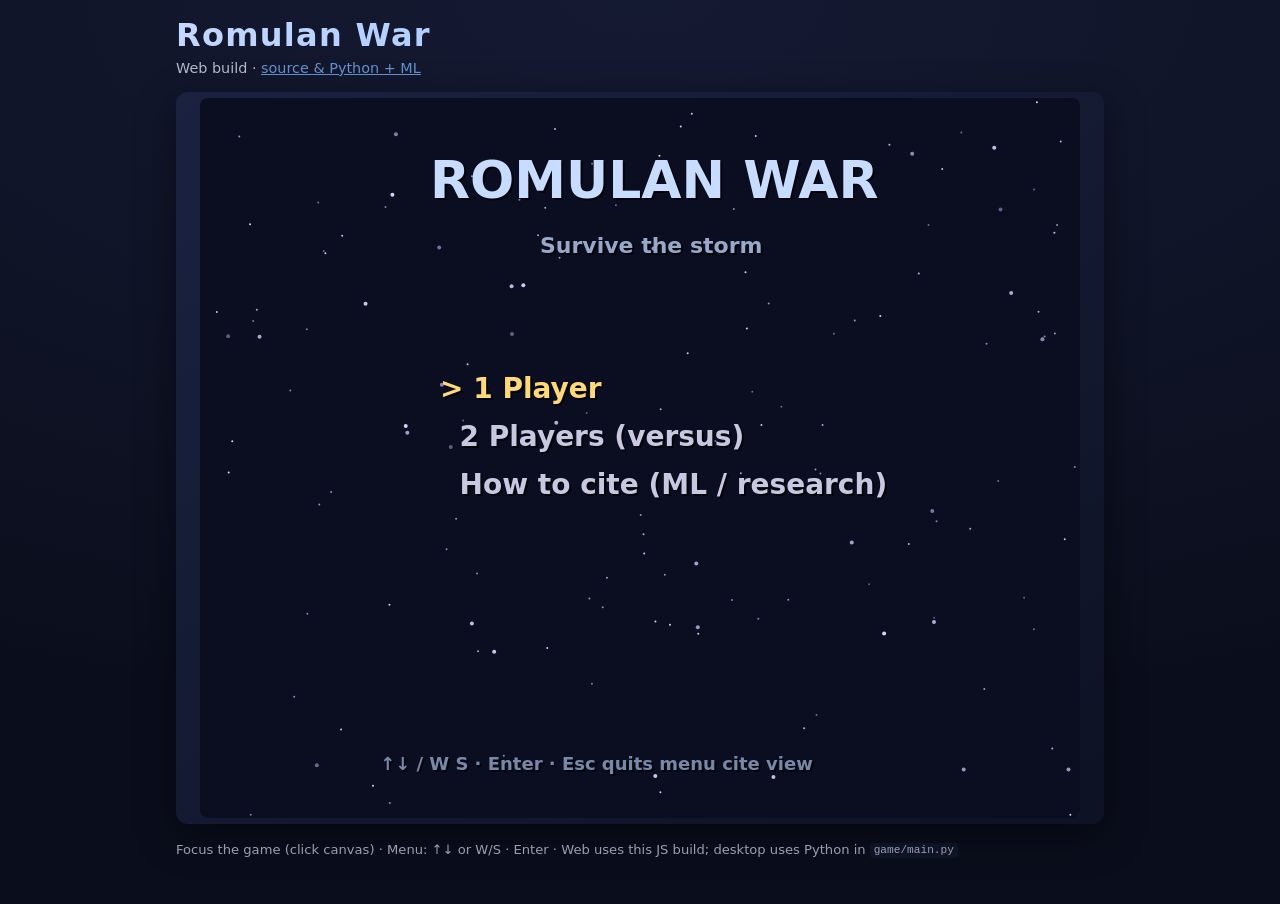
==== web/index.html @ 7f019df7 "Web: canvas build for Pages; ML: dodge MDP + Q-learning; drop pygbag CI" ====
<!DOCTYPE html>
<html lang="en">
<head>
  <meta charset="UTF-8" />
  <meta name="viewport" content="width=device-width, initial-scale=1" />
  <title>Romulan War — Web</title>
  <link rel="stylesheet" href="styles.css" />
</head>
<body>
  <div id="wrap">
    <header>
      <h1>Romulan War</h1>
      <p class="sub">Web build · <a href="https://github.com/pat749/dodger-game">source &amp; Python + ML</a></p>
    </header>
    <div id="canvas-wrap">
      <canvas id="game" width="880" height="720" tabindex="0"></canvas>
    </div>
    <p id="hint" class="hint">Focus the game (click canvas) · Menu: ↑↓ or W/S · Enter · Web uses this JS build; desktop uses Python in <code>game/main.py</code></p>
  </div>
  <script src="game.js" type="module"></script>
</body>
</html>
---- web/styles.css ----
:root {
  --bg: #0a0e1c;
  --panel: #12182c;
  --text: #e8ecff;
  --accent: #7eb8ff;
  --gold: #ffd87a;
}

* {
  box-sizing: border-box;
}

body {
  margin: 0;
  min-height: 100vh;
  font-family: "Segoe UI", system-ui, sans-serif;
  background: radial-gradient(ellipse 120% 80% at 50% 0%, #151a33, var(--bg));
  color: var(--text);
}

#wrap {
  max-width: 960px;
  margin: 0 auto;
  padding: 1rem 1rem 2rem;
}

header h1 {
  margin: 0;
  font-weight: 700;
  letter-spacing: 0.04em;
  background: linear-gradient(135deg, #c5d8ff, #7eb8ff);
  -webkit-background-clip: text;
  background-clip: text;
  color: transparent;
}

.sub {
  margin: 0.35rem 0 0;
  font-size: 0.9rem;
  opacity: 0.75;
}

.sub a {
  color: var(--accent);
}

#canvas-wrap {
  margin-top: 1rem;
  border-radius: 12px;
  padding: 6px;
  background: linear-gradient(145deg, #1a2240, #0d1224);
  box-shadow: 0 12px 40px rgba(0, 0, 0, 0.45);
}

canvas#game {
  display: block;
  width: 100%;
  max-width: 880px;
  height: auto;
  margin: 0 auto;
  border-radius: 8px;
  cursor: crosshair;
  outline: none;
}

.hint {
  margin-top: 1rem;
  font-size: 0.82rem;
  line-height: 1.45;
  opacity: 0.65;
}

.hint code {
  font-size: 0.85em;
  background: var(--panel);
  padding: 0.1em 0.35em;
  border-radius: 4px;
}
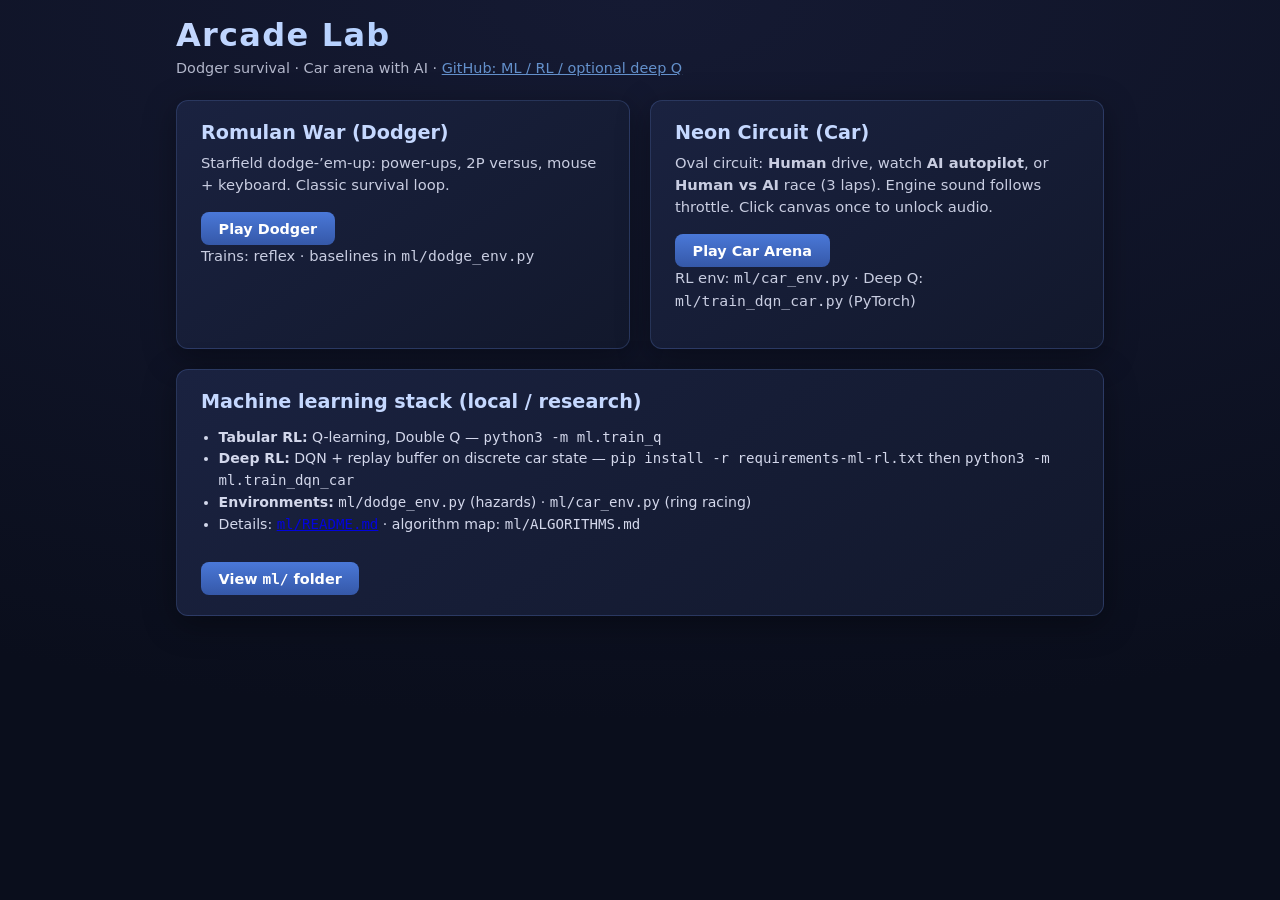
==== commit ec839be3: "Add Arcade Lab hub, Neon Circuit car game, DQN ML pipeline, and web policy export. Made-with: Cursor" ====
--- a/web/index.html
+++ b/web/index.html
@@ -3,20 +3,66 @@
 <head>
   <meta charset="UTF-8" />
   <meta name="viewport" content="width=device-width, initial-scale=1" />
-  <title>Romulan War — Web</title>
+  <title>Arcade Lab — Dodger &amp; Car RL</title>
   <link rel="stylesheet" href="styles.css" />
+  <style>
+    .grid { display: grid; gap: 1.25rem; margin-top: 1.5rem; }
+    @media (min-width: 640px) { .grid { grid-template-columns: repeat(2, 1fr); } }
+    .card {
+      background: linear-gradient(145deg, #1a2240, #12182c);
+      border-radius: 12px;
+      padding: 1.25rem 1.5rem;
+      border: 1px solid rgba(120, 160, 255, 0.2);
+      box-shadow: 0 8px 32px rgba(0,0,0,.35);
+    }
+    .card h2 { margin: 0 0 0.5rem; font-size: 1.2rem; color: #c5d8ff; }
+    .card p { margin: 0 0 1rem; opacity: 0.85; font-size: 0.92rem; line-height: 1.5; }
+    .card a.btn {
+      display: inline-block;
+      padding: 0.55rem 1.1rem;
+      background: linear-gradient(180deg, #4a78d8, #3558a8);
+      color: #fff;
+      text-decoration: none;
+      border-radius: 8px;
+      font-weight: 600;
+      font-size: 0.9rem;
+    }
+    .card a.btn:hover { filter: brightness(1.08); }
+    .tag { font-size: 0.75rem; opacity: 0.6; margin-top: 0.75rem; }
+    .ml-list { font-size: 0.88rem; line-height: 1.55; opacity: 0.9; padding-left: 1.1rem; }
+  </style>
 </head>
 <body>
   <div id="wrap">
     <header>
-      <h1>Romulan War</h1>
-      <p class="sub">Web build · <a href="https://github.com/pat749/dodger-game">source &amp; Python + ML</a></p>
+      <h1>Arcade Lab</h1>
+      <p class="sub">Dodger survival · Car arena with AI · <a href="https://github.com/pat749/dodger-game">GitHub: ML / RL / optional deep Q</a></p>
     </header>
-    <div id="canvas-wrap">
-      <canvas id="game" width="880" height="720" tabindex="0"></canvas>
+
+    <div class="grid">
+      <div class="card">
+        <h2>Romulan War (Dodger)</h2>
+        <p>Starfield dodge-’em-up: power-ups, 2P versus, mouse + keyboard. Classic survival loop.</p>
+        <a class="btn" href="dodger.html">Play Dodger</a>
+        <p class="tag">Trains: reflex · baselines in <code>ml/dodge_env.py</code></p>
+      </div>
+      <div class="card">
+        <h2>Neon Circuit (Car)</h2>
+        <p>Oval circuit: <strong>Human</strong> drive, watch <strong>AI autopilot</strong>, or <strong>Human vs AI</strong> race (3 laps). Engine sound follows throttle. Click canvas once to unlock audio.</p>
+        <a class="btn" href="car.html">Play Car Arena</a>
+        <p class="tag">RL env: <code>ml/car_env.py</code> · Deep Q: <code>ml/train_dqn_car.py</code> (PyTorch)</p>
+      </div>
+      <div class="card" style="grid-column: 1 / -1;">
+        <h2>Machine learning stack (local / research)</h2>
+        <ul class="ml-list">
+          <li><strong>Tabular RL:</strong> Q-learning, Double Q — <code>python3 -m ml.train_q</code></li>
+          <li><strong>Deep RL:</strong> DQN + replay buffer on discrete car state — <code>pip install -r requirements-ml-rl.txt</code> then <code>python3 -m ml.train_dqn_car</code></li>
+          <li><strong>Environments:</strong> <code>ml/dodge_env.py</code> (hazards) · <code>ml/car_env.py</code> (ring racing)</li>
+          <li>Details: <a href="https://github.com/pat749/dodger-game/blob/main/ml/README.md"><code>ml/README.md</code></a> · algorithm map: <code>ml/ALGORITHMS.md</code></li>
+        </ul>
+        <a class="btn" href="https://github.com/pat749/dodger-game/tree/main/ml" style="margin-top: 0.75rem;">View <code>ml/</code> folder</a>
+      </div>
     </div>
-    <p id="hint" class="hint">Focus the game (click canvas) · Menu: ↑↓ or W/S · Enter · Web uses this JS build; desktop uses Python in <code>game/main.py</code></p>
   </div>
-  <script src="game.js" type="module"></script>
 </body>
 </html>
